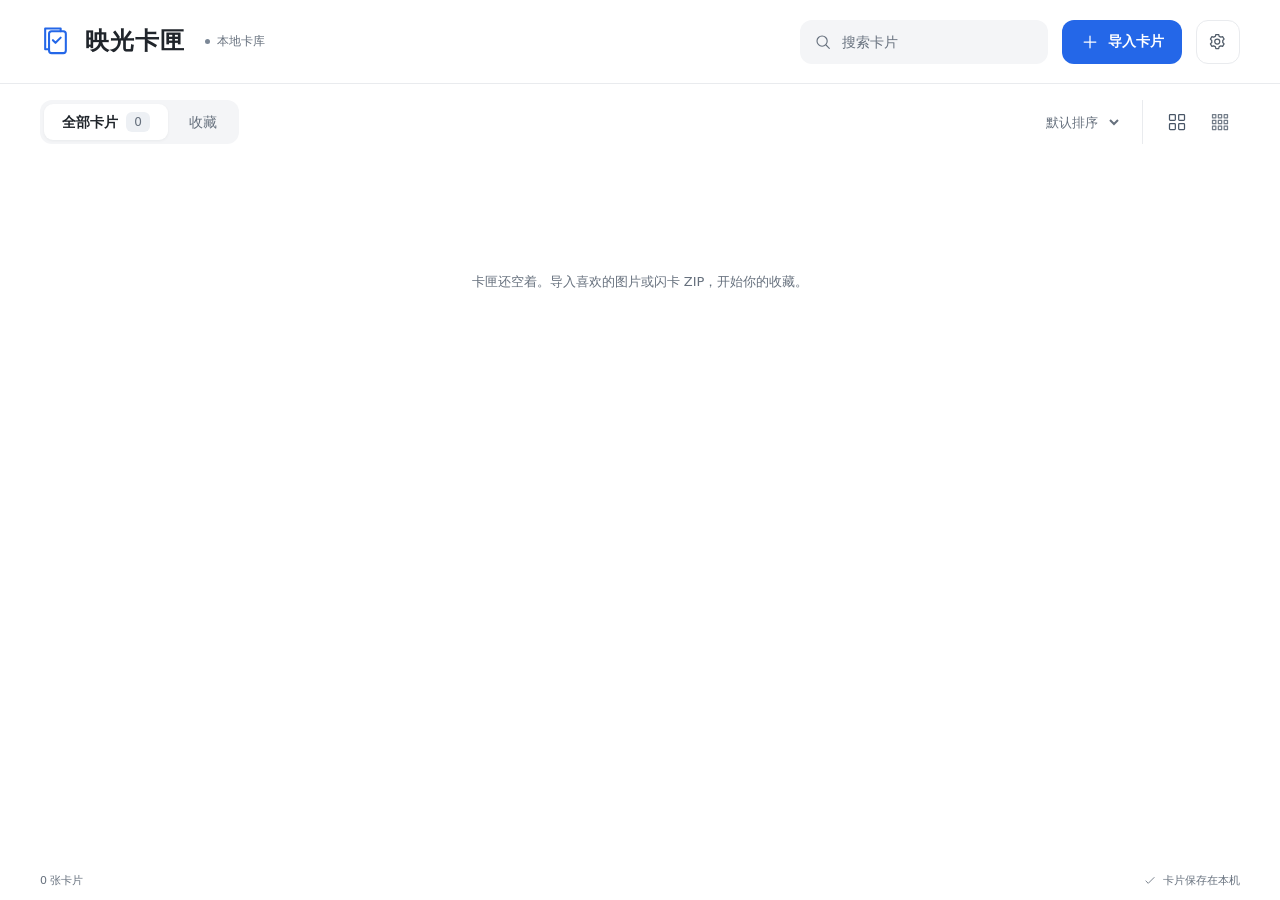
==== web/index.html @ 8228b315 "chore: prepare RuiC card library 1.0.4 for open source" ====
<!doctype html>
<html lang="zh-CN">
<head>
  <meta charset="utf-8">
  <meta name="viewport" content="width=device-width,initial-scale=1,viewport-fit=cover">
  <meta name="theme-color" content="#ffffff">
  <meta http-equiv="Content-Security-Policy" content="default-src 'self'; script-src 'self'; style-src 'self' 'unsafe-inline'; img-src 'self' blob: data:; connect-src 'self' blob:; frame-src 'self'; object-src 'none'; base-uri 'self'">
  <title>映光卡匣 · 私人闪卡收藏馆</title>
  <link rel="icon" href="data:,">
  <link rel="stylesheet" href="./styles.css">
  <link rel="stylesheet" href="./preview.css">
  <script type="module" src="./app.js"></script>
  <script type="module" src="./library-ui.js"></script>
</head>
<body>
  <header class="app-header">
    <a class="brand" href="./index.html" aria-label="映光卡匣首页"><span class="brand-symbol" data-icon="cards" aria-hidden="true"></span><span>映光卡匣</span></a>
    <span class="offline-indicator"><span aria-hidden="true"></span>本地卡库</span>
    <div class="header-actions"><label class="search-field"><span data-icon="search" aria-hidden="true"></span><input id="search" type="search" placeholder="搜索卡片" aria-label="搜索卡片名称与描述" autocomplete="off"></label><button id="import" class="primary-button"><span data-icon="plus" aria-hidden="true"></span>导入卡片</button><button id="settings-open" class="icon-button settings-button" aria-label="打开观赏设置" aria-haspopup="dialog" aria-controls="settings-dialog" aria-expanded="false" title="观赏设置"><span data-icon="settings" aria-hidden="true"></span></button></div>
  </header>
  <main class="workspace" data-view="library">
    <section class="library" aria-labelledby="library-heading">
      <h1 id="library-heading" class="sr-only">我的卡片</h1>
      <div class="album-toolbar"><div class="library-filters"><div class="segmented" role="group" aria-label="卡片筛选"><button id="filter-all" aria-pressed="true">全部卡片 <span id="total-count" class="count-pill">0</span></button><button id="filter-favorites" aria-pressed="false">收藏</button></div><label class="sort-label"><span class="sr-only">排序方式</span><select id="sort"><option value="default">默认排序</option><option value="name">按名称</option><option value="newest">最新导入</option></select></label></div><div class="density-controls" role="group" aria-label="卡片网格密度"><button id="density-regular" aria-label="标准网格" aria-pressed="true" title="标准网格"><span data-icon="grid" aria-hidden="true"></span></button><button id="density-compact" aria-label="紧凑网格" aria-pressed="false" title="紧凑网格"><span data-icon="dense" aria-hidden="true"></span></button></div></div>
      <div id="card-list" class="card-list" aria-label="卡片列表" aria-busy="true"><p class="list-placeholder">正在打开卡匣…</p></div>
      <footer class="album-footer"><span id="shown-count">0 张卡片</span><span><span data-icon="check" aria-hidden="true"></span>卡片保存在本机</span></footer>
    </section>
    <section class="gallery" aria-labelledby="active-title">
      <div class="gallery-topline"><div class="gallery-location"><button id="back-library" class="back-library"><span data-icon="left" aria-hidden="true"></span>返回卡库</button><span id="active-edition">PERSONAL COLLECTION</span></div><div class="gallery-mode"><span id="render-status" class="render-status" role="status">准备展台</span><button id="layers-toggle" class="layer-toggle" aria-pressed="false" disabled><span data-icon="layers" aria-hidden="true"></span><span id="layers-label">分层展示</span></button></div><button id="exit-fullscreen" class="icon-button exit-fullscreen" aria-label="退出全屏" title="退出全屏"><span data-icon="minimize" aria-hidden="true"></span></button></div>
      <div id="display" class="display"><div class="stage-empty" role="status"><span class="empty-symbol" aria-hidden="true">✦</span><p>把喜欢的画面，收入卡匣。</p></div></div>
      <div class="artwork-caption"><div class="title-row"><h2 id="active-title">映光卡匣</h2><button id="rename" class="icon-button small" aria-label="编辑卡片名称" title="编辑名称" disabled><span data-icon="edit" aria-hidden="true"></span></button><button id="favorite" class="icon-button small favorite-action" aria-label="收藏当前卡片" aria-pressed="false" title="收藏" disabled><span data-icon="heart" aria-hidden="true"></span></button></div><div class="artwork-subline"><p id="active-subtitle">为你的画面留一束光。</p><span id="card-kind" class="kind-badge">私人典藏</span></div></div>
      <div class="gallery-toolbar"><div class="navigation"><button id="previous" class="icon-button" aria-label="上一张卡片" title="上一张"><span data-icon="left" aria-hidden="true"></span></button><span id="position" aria-live="polite">00 / 00</span><button id="next" class="icon-button" aria-label="下一张卡片" title="下一张"><span data-icon="right" aria-hidden="true"></span></button></div><div class="view-actions"><button id="auto" class="text-button" aria-pressed="false"><span data-icon="play" aria-hidden="true"></span><span id="auto-label">自动转动</span></button><button id="flip" class="text-button" aria-pressed="false"><span data-icon="flip" aria-hidden="true"></span><span id="flip-label">翻至背面</span></button><button id="fullscreen" class="icon-button" aria-label="全屏观赏" title="全屏观赏"><span data-icon="maximize" aria-hidden="true"></span></button></div></div>
      <button id="commit-preview" class="primary-button commit-preview" hidden>收入卡库</button>
      <p class="gesture-note">拖动观赏光影 · 滚轮缩放 · 左右方向键切卡</p>
    </section>
    <aside class="tuning" aria-labelledby="tuning-heading">
      <div class="section-heading"><h2 id="tuning-heading">光影调校</h2><span id="save-status" class="saved-label" role="status">自动保存</span></div>
      <p class="panel-intro">一点微调，让画面更合心意。</p>
      <div id="layer-controls" class="layer-controls" hidden><label class="range-row" for="layer-gap"><span>层间距</span><output id="layer-gap-value" for="layer-gap">1.00</output><input id="layer-gap" type="range" min="0.25" max="2" step="0.05" value="1"></label><p>背景、人物、线稿与文字，逐层看清。拖动可旋转查看，轻点「合回卡片」恢复。</p></div>
      <fieldset id="parameters" class="parameter-fields" disabled>
        <legend class="sr-only">当前卡片参数</legend>
        <label class="range-row" for="foil"><span>光泽强度</span><output id="foil-value" for="foil">52%</output><input id="foil" data-parameter="foil" type="range" min="0" max="1" step="0.01" value="0.52"></label>
        <div class="parameter-divider"></div>
        <label class="range-row" for="subjectScale"><span>主体比例</span><output id="subjectScale-value" for="subjectScale">1.00</output><input id="subjectScale" data-parameter="subjectScale" type="range" min="0.92" max="1.35" step="0.01" value="1"></label>
        <label class="range-row" for="subjectDepth"><span>主体景深</span><output id="subjectDepth-value" for="subjectDepth">0.32</output><input id="subjectDepth" data-parameter="subjectDepth" type="range" min="-0.45" max="0.9" step="0.01" value="0.32"></label>
        <label class="range-row" for="backgroundDepth"><span>底纹景深</span><output id="backgroundDepth-value" for="backgroundDepth">−0.18</output><input id="backgroundDepth" data-parameter="backgroundDepth" type="range" min="-0.4" max="0.4" step="0.01" value="-0.18"></label>
        <label class="range-row" for="effectsDepth"><span>特效景深</span><output id="effectsDepth-value" for="effectsDepth">0.14</output><input id="effectsDepth" data-parameter="effectsDepth" type="range" min="-0.3" max="0.9" step="0.01" value="0.14"></label>
        <div class="parameter-divider"></div>
        <div class="finish-heading">卡面材质</div><div class="finish-options" role="group" aria-label="选择卡面材质"><button data-finish="pearl" aria-pressed="true"><i class="finish-sample pearl" aria-hidden="true"></i>珠光</button><button data-finish="silver" aria-pressed="false"><i class="finish-sample silver" aria-hidden="true"></i>银箔</button><button data-finish="gold" aria-pressed="false"><i class="finish-sample gold" aria-hidden="true"></i>烫金</button><button data-finish="original" aria-pressed="false"><i class="finish-sample original" aria-hidden="true"></i>原画</button></div>
      </fieldset>
      <button id="reset" class="reset-button" disabled><span data-icon="reset" aria-hidden="true"></span>恢复这张卡的默认参数</button>
      <div class="card-details"><span class="eyebrow">关于这张卡</span><p id="active-description">收藏、观赏与微调，都留在你的设备里。</p><p id="layer-note" class="layer-note">选择卡片后，拖动查看光影与层次。</p><button id="delete" class="delete-button" hidden><span data-icon="trash" aria-hidden="true"></span>删除导入的卡片</button></div>
      <div class="panel-footer"><span class="footer-mark">映光</span><span>YOUR OWN LITTLE GALLERY</span></div>
    </aside>
  </main>
  <dialog id="settings-dialog" class="settings-dialog" aria-labelledby="settings-heading" aria-describedby="settings-description">
    <div class="settings-topline"><span class="eyebrow">设置</span><button id="settings-close" class="icon-button" aria-label="关闭观赏设置" title="关闭"><span data-icon="close" aria-hidden="true"></span></button></div>
    <h2 id="settings-heading">观赏设置</h2><p id="settings-description">调整拖动旋转的速度，让每张卡片都转得顺手。</p>
    <p id="settings-save-error" class="settings-save-error" role="alert" hidden>本机存储失败，刚才的设置尚未保存。请先备份卡匣，再清理设备存储。</p>
    <label class="range-row settings-range" for="rotation-sensitivity"><span>拖动旋转灵敏度</span><output id="rotation-sensitivity-value" for="rotation-sensitivity">1.00×</output><input id="rotation-sensitivity" type="range" min="0.25" max="2" step="0.05" value="1" aria-describedby="rotation-sensitivity-note"></label>
    <div class="settings-range-ends" aria-hidden="true"><span>慢 · 0.25×</span><span>快 · 2.00×</span></div><p id="rotation-sensitivity-note" class="settings-note">适用于所有卡片，自动保存，并随卡匣备份保留。</p>
    <div class="settings-footer"><button id="settings-reset" class="subtle-button"><span data-icon="reset" aria-hidden="true"></span>恢复默认灵敏度</button><span>默认 1.00×</span></div>
    <div class="settings-backup"><button id="backup" class="subtle-button"><span data-icon="download" aria-hidden="true"></span>备份卡匣与参数</button><p>保存收藏、导入卡片和微调参数，方便迁移到其他设备。</p></div>
  </dialog>
  <dialog id="rename-dialog" aria-labelledby="rename-heading"><form id="rename-form"><span class="eyebrow">PERSONAL COLLECTION</span><h2 id="rename-heading">为这张卡命名</h2><label for="name-input">卡片名称</label><input id="name-input" type="text" maxlength="60" required autocomplete="off"><div class="dialog-actions"><button type="button" data-close="rename-dialog" class="subtle-button">取消</button><button type="submit" class="primary-button">保存名称</button></div></form></dialog>
  <dialog id="delete-dialog" aria-labelledby="delete-heading"><span class="eyebrow">管理卡匣</span><h2 id="delete-heading">删除这张卡片？</h2><p id="delete-message">此卡片与它的调校参数会从卡匣移除。原始导入文件不受影响。</p><div class="dialog-actions"><button data-close="delete-dialog" class="subtle-button">保留</button><button id="confirm-delete" class="danger-button">删除卡片</button></div></dialog>
  <dialog id="downloads-dialog" class="downloads-dialog" aria-labelledby="downloads-heading" aria-describedby="downloads-description">
    <div class="downloads-header"><div><span class="eyebrow">收入本机卡匣</span><h2 id="downloads-heading">下载的卡片</h2></div><button id="downloads-close" class="icon-button" aria-label="关闭下载卡片窗口" title="关闭"><span data-icon="close" aria-hidden="true"></span></button></div>
    <p id="downloads-description" class="downloads-description">合集 ZIP 可直接导入，无需解压。</p>
    <div class="downloads-content">
    <div id="downloads-status" class="downloads-status" role="status" aria-live="polite"><strong id="downloads-status-title">正在扫描下载目录…</strong><p id="downloads-message"></p></div>
    <div id="downloads-permission-note" class="downloads-permission" hidden><p>一次授权，之后直接扫描。</p><p>Android 11 及以上需开启“所有文件访问权限”，应用仅扫描下载目录，不上传文件。</p></div>
    <button id="downloads-access" class="primary-button downloads-access" hidden>允许扫描下载目录</button>
    <p id="downloads-result" class="downloads-result" role="status" hidden></p>
    <p id="downloads-limit" class="downloads-limit" role="status" hidden>每次最多导入50个文件，可分批导入</p>
    <div id="downloads-results" class="downloads-results" hidden><div class="downloads-list-toolbar"><label class="downloads-select-all"><input id="downloads-all" type="checkbox">全选未导入</label><span id="downloads-selection">已选 0 / 0 个文件</span></div><div id="downloads-list" class="downloads-list" role="group" aria-label="下载目录中的卡片文件"></div></div>
    <p id="downloads-truncated" class="downloads-truncated" hidden>文件较多，本次仅显示部分结果。导入后可刷新继续，或手动选择文件。</p>
    </div>
    <div class="downloads-footer"><div class="downloads-secondary"><button id="downloads-manual" class="subtle-button">手动选择文件</button><button id="downloads-refresh" class="subtle-button"><span data-icon="reset" aria-hidden="true"></span>刷新</button></div><button id="downloads-import" class="primary-button" disabled>导入所选</button></div>
  </dialog>
  <input id="file-input" type="file" accept="image/png,image/jpeg,image/webp,image/gif" multiple hidden>
  <div id="toast" class="toast" role="status" hidden></div>
</body>
</html>
---- web/styles.css ----
:root{color-scheme:light;--bg:#fff;--surface:#f4f5f7;--surface-raised:#eef2f7;--border:#e9ebee;--text:#20252b;--muted:#66707d;--faint:#737d89;--accent:#2467e8;--gold:var(--accent);--gold-deep:#2467e8;--ink:#fff;--radius:12px;--app-header-height:84px;--sans:"Segoe UI","Microsoft YaHei UI","PingFang SC",system-ui,sans-serif;--serif:var(--sans)}
*{box-sizing:border-box}html,body{margin:0;min-width:320px;height:100%;background:var(--bg);color:var(--text);font:14px/1.6 var(--sans);-webkit-font-smoothing:antialiased}body{height:100dvh;overflow:hidden}button,input,select{font:inherit;-webkit-tap-highlight-color:transparent;touch-action:manipulation}button{min-height:44px;border:0;color:inherit;background:transparent;cursor:pointer}button:disabled{opacity:.4;cursor:default}button:hover:enabled{color:var(--accent)}button svg,span[data-icon] svg{width:20px;height:20px;display:block;flex:none}button:focus-visible,a:focus-visible,input:focus-visible,select:focus-visible{outline:2px solid var(--accent);outline-offset:3px}input,select{color:var(--text)}a{color:inherit;text-decoration:none}h1,h2,p{margin:0}[hidden]{display:none!important}.sr-only{position:absolute;width:1px;height:1px;margin:-1px;padding:0;overflow:hidden;clip:rect(0,0,0,0);white-space:nowrap;border:0}
.app-header{height:var(--app-header-height);padding:0 40px;border-bottom:1px solid var(--border);display:flex;align-items:center;gap:20px}.brand{display:flex;align-items:center;gap:14px;font-size:24px;font-weight:600;letter-spacing:1px;white-space:nowrap}.brand-symbol{display:block;color:var(--accent)}.brand-symbol svg{width:31px!important;height:31px!important;stroke-width:1.6}.offline-indicator{font-size:12px;color:var(--muted);display:flex;align-items:center;gap:7px;white-space:nowrap}.offline-indicator>span{width:5px;height:5px;background:#7b8796;border-radius:50%}.header-actions{margin-left:auto;display:flex;align-items:center;gap:14px}.search-field{height:44px;width:248px;display:flex;align-items:center;gap:10px;border-radius:var(--radius);padding:0 14px;background:var(--surface);color:var(--muted)}.search-field svg{width:18px!important;height:18px!important}.search-field input{width:100%;min-width:0;height:44px;border:0;background:transparent;padding:0;font-size:14px;outline-offset:2px}.search-field input::placeholder{color:var(--muted)}
.primary-button,.danger-button{min-height:44px;padding:10px 18px;border-radius:var(--radius);display:inline-flex;align-items:center;justify-content:center;gap:8px;background:var(--accent);color:#fff;font-size:14px;font-weight:600;white-space:nowrap}.primary-button:hover:enabled{background:#1858d5;color:#fff}.primary-button svg{width:20px;height:20px}.icon-button{width:44px;height:44px;flex:none;border-radius:var(--radius);display:inline-flex;align-items:center;justify-content:center;color:var(--muted)}.settings-button{border:1px solid var(--border);color:#515c69}.icon-button:hover:enabled{background:var(--surface)}.icon-button.small{width:36px}.subtle-button{display:inline-flex;align-items:center;justify-content:center;gap:8px;min-height:44px;font-size:13px;color:var(--muted);padding:8px 12px;border-radius:8px}.subtle-button svg{width:17px;height:17px}
.workspace{height:calc(100dvh - var(--app-header-height));min-height:0;max-width:2200px;margin:auto}.workspace[data-view="library"]{display:block}.workspace[data-view="library"] .gallery,.workspace[data-view="library"] .tuning{display:none}.workspace[data-view="preview"] .library{display:none}.library{height:100%;min-height:0;padding:0 40px;display:flex;flex-direction:column}.album-toolbar{height:76px;min-height:76px;display:flex;align-items:center;gap:20px}.library-filters{display:flex;align-items:center;flex:1;gap:22px}.segmented{display:flex;align-items:center;gap:3px;padding:4px;height:44px;background:var(--surface);border-radius:var(--radius)}.segmented button{position:relative;display:flex;align-items:center;gap:8px;padding:0 18px;min-height:36px;border-radius:9px;font-size:14px;color:var(--muted);white-space:nowrap}.segmented [aria-pressed="true"]{color:var(--text);background:#fff;font-weight:600;box-shadow:0 1px 3px #1c27300d}.count-pill{min-width:24px;font:12px/20px var(--sans);text-align:center;padding:0 6px;color:var(--muted);background:#edf0f4;border-radius:6px}.sort-label{margin-left:auto}.sort-label select{min-height:44px;max-width:150px;padding:0 8px;border:0;background:var(--bg);color:var(--muted);font-size:13px;border-radius:8px;cursor:pointer}.density-controls{display:flex;align-items:center;gap:3px;padding-left:14px;border-left:1px solid var(--border)}.density-controls button{color:var(--faint);width:40px;min-height:44px;display:grid;place-items:center;border-radius:8px}.density-controls button[aria-pressed="true"]{color:#485566}
.card-list{display:grid;grid-template-columns:repeat(6,minmax(0,1fr));grid-auto-rows:max-content;align-content:start;gap:24px 20px;flex:1;min-height:0;overflow:auto;padding:2px 4px 24px;margin:0 -4px;scroll-padding:12px;scrollbar-width:thin;scrollbar-color:#d1d7e0 transparent;overscroll-behavior:contain}.library[data-density="compact"] .card-list{grid-template-columns:repeat(8,minmax(0,1fr));gap:20px 16px}.card-item{position:relative;width:auto;min-width:0;border:0;background:transparent;border-radius:var(--radius)}.card-select{display:block;width:100%;padding:0;text-align:left;border-radius:var(--radius)}.card-select:focus-visible{outline-offset:2px}.thumbnail{display:block;width:100%;height:auto;aspect-ratio:2/3;object-fit:cover;background:var(--surface);border-radius:var(--radius)}.card-summary{position:relative;display:flex;flex-direction:column;gap:3px;padding:12px 27px 0 2px}.card-summary strong{display:block;font-size:16px;font-weight:600;line-height:1.5;white-space:nowrap;overflow:hidden;text-overflow:ellipsis}.card-summary small{display:block;font-size:12px;line-height:1.5;color:var(--muted);white-space:nowrap;overflow:hidden;text-overflow:ellipsis}.card-number{position:absolute;right:2px;top:15px;font-size:11px;line-height:1.5;color:var(--faint);font-variant-numeric:tabular-nums}.card-star{position:absolute;right:8px;top:8px;width:38px;height:38px;min-height:38px;display:grid;place-items:center;border-radius:50%;color:#fff;background:#1c283c40;backdrop-filter:blur(8px)}.card-star svg{width:18px;height:18px;stroke-width:1.8}.card-star:hover:enabled{background:#1c283c70;color:#fff}.card-star[aria-pressed="true"] svg,.favorite-action[aria-pressed="true"] svg{fill:currentColor}.favorite-action[aria-pressed="true"]{color:var(--accent)}.card-list>.list-placeholder{grid-column:1/-1;min-height:240px;display:grid;place-content:center}.list-placeholder{padding:36px 16px;text-align:center;color:var(--muted);font-size:13px}.album-footer{height:38px;min-height:38px;display:flex;align-items:center;justify-content:space-between;color:var(--muted);font-size:11px}.album-footer span{display:flex;align-items:center;gap:6px}.album-footer svg{width:14px!important;height:14px!important}
.gallery{position:relative;min-width:0;min-height:0;display:flex;flex-direction:column;background:#f7f8fa}.gallery-topline,.gallery-location,.gallery-mode,.view-actions,.navigation,.title-row,.artwork-subline{display:flex;align-items:center}.gallery-topline{justify-content:space-between;gap:12px;color:var(--muted)}.gallery-location,.gallery-mode{gap:12px}.back-library,.layer-toggle,.text-button{display:inline-flex;align-items:center;justify-content:center;gap:7px;min-height:44px;padding:0 12px;color:var(--muted);font-size:13px;border-radius:10px;white-space:nowrap}.layer-toggle{border:1px solid var(--border)}.layer-toggle[aria-pressed="true"],.text-button[aria-pressed="true"]{color:var(--accent);background:#edf3ff}.render-status{color:var(--muted);font-size:11px}.display{position:relative;min-height:120px;display:grid;place-items:center;flex:1;isolation:isolate}.display iframe{position:absolute;inset:0;width:100%;height:100%;display:block;border:0;background:#f7f8fa}.stage-empty,.stage-error{display:grid;place-items:center;padding:24px;text-align:center;color:var(--muted)}.empty-symbol{font-size:40px;color:var(--accent)}.stage-error button{color:var(--accent);border:1px solid var(--border);padding:0 16px;border-radius:8px;margin-top:16px}.artwork-caption{text-align:center}.title-row{justify-content:center;gap:8px}.title-row h2{font-size:22px;font-weight:600;letter-spacing:.3px}.artwork-subline{justify-content:center;gap:10px;color:var(--muted);font-size:12px}.kind-badge{font-size:10px;padding:2px 6px;background:var(--surface);border-radius:5px}.gallery-toolbar{display:flex;align-items:center;justify-content:space-between;gap:12px}.navigation,.view-actions{gap:6px}.navigation>span{min-width:62px;text-align:center;font-size:12px;color:var(--muted);font-variant-numeric:tabular-nums}.gesture-note{font-size:11px;color:var(--muted);text-align:center}.exit-fullscreen{display:none}
.tuning{background:var(--bg);padding:24px;color:var(--text)}.section-heading{display:flex;align-items:center;justify-content:space-between;gap:12px}.section-heading h2{font-size:20px;font-weight:600}.saved-label{color:var(--muted);font-size:11px}.panel-intro{font-size:12px;color:var(--muted);margin:8px 0 24px}.parameter-fields{border:0;margin:0;padding:0;min-width:0}.range-row{display:grid;grid-template-columns:1fr auto;gap:6px 12px;margin-bottom:16px;color:var(--muted);font-size:12px}.range-row output{color:var(--text);font-variant-numeric:tabular-nums}input[type="range"]{grid-column:1/-1;margin:0;height:30px;width:100%;appearance:none;-webkit-appearance:none;background:transparent;border:0;padding:0;cursor:pointer;accent-color:var(--accent)}input[type="range"]::-webkit-slider-runnable-track{height:4px;border-radius:4px;background:linear-gradient(to right,var(--accent) var(--range,50%),#e2e7ef var(--range,50%))}input[type="range"]::-webkit-slider-thumb{appearance:none;-webkit-appearance:none;width:16px;height:16px;border-radius:50%;background:var(--accent);margin-top:-6px;border:2px solid #fff;box-shadow:0 0 0 1px var(--accent)}input[type="range"]::-moz-range-track{height:4px;border-radius:4px;background:#e2e7ef}input[type="range"]::-moz-range-progress{height:4px;background:var(--accent)}input[type="range"]::-moz-range-thumb{width:14px;height:14px;border:2px solid #fff;border-radius:50%;background:var(--accent)}input[type="range"]:disabled{opacity:.4;cursor:default}.parameter-divider{border-top:1px solid var(--border);margin:4px 0 20px}.finish-heading{color:var(--muted);font-size:12px;margin-bottom:12px}.finish-options{display:grid;grid-template-columns:1fr 1fr;gap:8px}.finish-options button{display:flex;align-items:center;justify-content:center;gap:8px;border:1px solid var(--border);border-radius:9px;font-size:12px;color:var(--muted)}.finish-options [aria-pressed="true"]{border-color:#9dbbf7;color:var(--accent);background:#f0f5ff}.finish-sample{display:block;width:15px;height:15px;border-radius:50%;border:1px solid #ccd3de}.finish-sample.pearl{background:linear-gradient(135deg,#e8d9f2,#f9ebce,#cce9ef)}.finish-sample.silver{background:linear-gradient(135deg,#bdc5d1,#fff,#c6ced9)}.finish-sample.gold{background:linear-gradient(135deg,#d6b359,#fbefbe,#c1a34e)}.finish-sample.original{background:#f4f5f7}.reset-button{display:flex;justify-content:center;align-items:center;gap:8px;margin:20px 0;font-size:12px;color:var(--accent);width:100%}.reset-button svg{width:16px;height:16px}.card-details{border-top:1px solid var(--border);padding-top:18px}.eyebrow{color:var(--muted);font-size:11px}.card-details p{color:var(--muted);font-size:12px;line-height:1.9;margin-top:8px;overflow-wrap:anywhere}.card-details .layer-note{font-size:11px}.delete-button{display:flex;align-items:center;gap:8px;color:#b34040;font-size:12px;padding:0;margin-top:8px}.delete-button svg{width:16px;height:16px}.panel-footer{display:none}.layer-controls{padding:12px 16px;background:#edf3ff;border:1px solid #d8e5ff;border-radius:10px;margin-bottom:20px}.layer-controls p{font-size:11px;color:var(--muted)}.layer-controls .range-row{margin-bottom:4px}.layer-controls.compact{flex:none;margin:4px auto;width:min(360px,100%);padding:6px 14px 2px}.layer-controls.compact p{display:none}
.image-stage{position:relative;display:grid;place-items:center;width:100%;height:100%;perspective:1300px;touch-action:none;overflow:hidden}.single-card{position:relative;height:min(90%,860px);aspect-ratio:2/3;max-width:82%;transform-style:preserve-3d;transition:transform .15s ease-out;box-shadow:0 20px 40px #29364a24;border-radius:8px}.single-face{position:absolute;inset:0;backface-visibility:hidden;-webkit-backface-visibility:hidden;overflow:hidden;border-radius:8px;background:var(--surface-raised)}.single-face img{width:100%;height:100%;object-fit:contain;display:block;transform:scale(var(--image-scale,1))}.single-back{transform:rotateY(180deg);display:flex;flex-direction:column;align-items:center;justify-content:center;gap:24px;background:#e9effa;color:#416797;border:1px solid #d4dff0}.single-back::before{position:absolute;content:"";inset:16px;border:1px solid #c0cfe7}.single-back strong{font:600 34px var(--sans);letter-spacing:8px}.single-back span{font-size:12px;max-width:75%;text-align:center}.image-sheen{pointer-events:none;position:absolute;inset:0;opacity:var(--foil,.52)}.single-card[data-finish="original"] .image-sheen,.single-card[data-finish="original"] .image-reflection{display:none}
.toast{pointer-events:none;position:fixed;bottom:max(24px,env(safe-area-inset-bottom));left:50%;transform:translateX(-50%);padding:12px 20px;max-width:min(90vw,480px);background:#26354b;color:#fff;border-radius:10px;box-shadow:0 8px 24px #26354b22;font-size:12px;z-index:100;white-space:pre-line}dialog{background:#fff;color:var(--text);border:1px solid var(--border);border-radius:16px;max-width:min(440px,calc(100vw - 32px));max-height:calc(100dvh - 32px);overflow:auto;padding:28px;box-shadow:0 24px 80px #26354b29}dialog::backdrop{background:#25334b4d;backdrop-filter:blur(4px)}dialog h2{font:600 24px/1.5 var(--sans);margin:8px 0 20px}dialog p{font-size:12px;color:var(--muted);line-height:1.8}dialog label{display:block;font-size:12px;color:var(--muted);margin-bottom:8px}dialog input:not([type="range"]){width:100%;height:44px;border:1px solid var(--border);border-radius:8px;background:var(--surface);padding:0 12px}.dialog-actions{display:flex;justify-content:flex-end;gap:12px;margin-top:24px}.danger-button{background:#bd4141}.danger-button:hover:enabled{background:#a53333;color:#fff}
.settings-dialog{width:min(460px,calc(100vw - 32px));max-width:none;padding:24px 28px}.settings-topline{display:flex;align-items:center;justify-content:space-between;gap:16px;margin-top:-8px}.settings-topline .icon-button{margin-right:-12px}.settings-dialog h2{margin:4px 0 8px;font-size:24px}.settings-save-error{margin-top:16px;padding:10px 12px;border:1px solid #e2b1a3;border-radius:8px;background:#fff1ec;color:#9f4034}.settings-dialog .settings-range{display:grid;margin:24px 0 0;gap:8px;font-size:13px}.settings-range output{font-size:16px}.settings-dialog input[type="range"]{min-height:44px}.settings-range-ends{display:flex;justify-content:space-between;color:var(--muted);font-size:11px;margin-bottom:16px}.settings-note{padding:0 0 20px;border-bottom:1px solid var(--border)}.settings-footer{display:flex;align-items:center;justify-content:space-between;gap:12px;padding-top:12px}.settings-footer .subtle-button{padding:0 4px;color:var(--accent);font-size:12px}.settings-footer>span{color:var(--muted);font-size:11px;white-space:nowrap}.settings-backup{border-top:1px solid var(--border);margin-top:16px;padding-top:16px}.settings-backup .subtle-button{width:100%;justify-content:flex-start;background:var(--surface);padding:10px 14px;color:var(--text)}.settings-backup p{font-size:11px;margin-top:8px}
@media(min-width:1900px){.app-header{padding:0 48px}.library{padding:0 48px}}
@media(max-width:1439px){.card-list{grid-template-columns:repeat(5,minmax(0,1fr))}.library[data-density="compact"] .card-list{grid-template-columns:repeat(7,minmax(0,1fr))}}
@media(max-width:1199px){.card-list{grid-template-columns:repeat(4,minmax(0,1fr))}.library[data-density="compact"] .card-list{grid-template-columns:repeat(6,minmax(0,1fr))}.app-header{padding:0 28px}.library{padding:0 28px}}
@media(max-width:900px){.offline-indicator{display:none}.search-field{width:200px}.brand{font-size:22px;gap:10px}.card-list{grid-template-columns:repeat(3,minmax(0,1fr));gap:20px 16px}.library[data-density="compact"] .card-list{grid-template-columns:repeat(4,minmax(0,1fr))}}
@media(max-width:650px){:root{--app-header-height:136px}.app-header{flex-wrap:wrap;height:var(--app-header-height);padding:14px 16px;align-content:flex-start;gap:12px}.brand{height:44px;font-size:22px}.header-actions{display:contents}.settings-button{margin-left:auto;order:1}.search-field{order:2;flex:1;width:auto;min-width:0}.header-actions .primary-button{order:3;font-size:13px;padding:10px 14px}.library{padding:0 16px}.album-toolbar{height:68px;min-height:68px;gap:8px}.library-filters{gap:6px}.segmented button{padding:0 12px;font-size:13px}.sort-label select{max-width:100px;font-size:12px;padding:0 2px}.density-controls{display:none}.card-list{grid-template-columns:repeat(2,minmax(0,1fr));gap:20px 14px}.library[data-density="compact"] .card-list{grid-template-columns:repeat(3,minmax(0,1fr))}.card-summary{padding-top:10px}.card-summary strong{font-size:14px}.card-summary small{font-size:11px}.card-number{top:12px}.album-footer{font-size:10px}.settings-dialog{padding:20px}}
@media(max-width:370px){.app-header{padding:14px 12px;gap:12px 8px}.library{padding:0 12px}.brand{font-size:20px}.brand-symbol svg{width:27px!important}.card-list{gap:18px 12px}.segmented button{padding:0 9px}.count-pill{min-width:20px;padding:0 4px}.card-star{right:6px;top:6px;width:36px;height:36px}}
@media(max-width:650px){.app-header{display:grid;grid-template-columns:minmax(0,1fr) auto;grid-template-rows:44px 44px;gap:12px}.brand{grid-column:1;grid-row:1}.settings-button{grid-column:2;grid-row:1;justify-self:end;margin:0}.search-field{grid-column:1;grid-row:2;width:100%;min-width:0;flex:none}.header-actions .primary-button{grid-column:2;grid-row:2}}
@media(max-width:370px){.app-header{gap:12px 8px}}
.downloads-dialog{width:min(620px,calc(100vw - 32px));max-width:none;padding:24px;overflow:hidden;gap:16px}.downloads-dialog[open]{display:flex;flex-direction:column}.downloads-header{display:flex;justify-content:space-between;align-items:flex-start;gap:16px;flex:none}.downloads-header h2{font-size:24px;margin:0}.downloads-header .icon-button{margin:-8px -8px 0 0}.downloads-description{flex:none;margin-top:-8px}.downloads-content{display:flex;flex-direction:column;gap:16px;min-height:0;overflow:auto;overscroll-behavior:contain;scrollbar-width:thin}.downloads-status{padding:12px 16px;border:1px solid var(--border);border-radius:var(--radius);background:var(--surface);flex:none;overflow-wrap:anywhere}.downloads-status strong{font-size:14px;font-weight:600}.downloads-status p{margin-top:4px}.downloads-status[data-state="error"]{border-color:#e5c5bd;background:#fff8f5}.downloads-permission{flex:none}.downloads-permission p+p{margin-top:4px}.downloads-access{align-self:flex-start;flex:none}.downloads-result{padding:10px 12px;border-left:3px solid var(--accent);background:#f0f5ff;flex:none;overflow-wrap:anywhere}.downloads-results{display:flex;flex-direction:column;min-height:100px;flex:none}.downloads-list-toolbar{display:flex;justify-content:space-between;align-items:center;gap:12px;padding-bottom:8px;flex:none}.downloads-dialog label.downloads-select-all{display:flex;align-items:center;gap:8px;min-height:44px;font-size:13px;margin:0;color:var(--text)}.downloads-list-toolbar>span{color:var(--muted);font-size:12px;white-space:nowrap}.downloads-dialog input[type="checkbox"]{appearance:auto;flex:none;accent-color:var(--accent);width:18px;height:18px;margin:0;padding:0}.downloads-list{max-height:320px;overflow:auto;overscroll-behavior:contain;scrollbar-width:thin;min-height:0}.downloads-dialog .download-file{display:flex;align-items:center;gap:12px;min-height:72px;margin:0;padding:12px 4px;border-top:1px solid var(--border);cursor:pointer;color:var(--text)}.download-file.is-imported{cursor:default}.downloads-dialog label.download-choice{display:flex;align-items:center;gap:12px;flex:1;min-width:0;min-height:44px;cursor:pointer;margin:0}.download-preview{flex:none;color:var(--accent);padding:0 8px;border-radius:8px;font-size:12px}.commit-preview{flex:none;align-self:center;min-width:140px;margin-top:8px}.preview-screen.temporary-preview .kind-badge{display:inline-flex;margin-left:8px}.temporary-preview #rename,.temporary-preview #favorite{display:none}.temporary-preview .toast{bottom:auto;top:max(76px,calc(env(safe-area-inset-top) + 64px))}.download-file-details{display:flex;flex:1;min-width:0;flex-direction:column;gap:2px}.download-file-name{font-size:14px;overflow-wrap:anywhere;line-height:1.5}.download-file-meta{font-size:12px;color:var(--muted)}.download-imported{flex:none;color:var(--muted);font-size:11px;padding:2px 6px;border-radius:6px;background:var(--surface)}.downloads-limit{flex:none;color:var(--accent);background:#f0f5ff;border-radius:8px;padding:8px 12px}.downloads-truncated{flex:none}.downloads-footer{display:flex;align-items:center;justify-content:space-between;gap:12px;border-top:1px solid var(--border);padding-top:16px;flex:none}.downloads-secondary{display:flex;gap:4px}.downloads-secondary .subtle-button{padding:8px;color:var(--accent)}.downloads-dialog button:disabled{opacity:.5}.downloads-dialog :focus-visible{outline-offset:2px}
@media(max-width:650px){.downloads-dialog{padding:20px;gap:12px}.downloads-header h2{font-size:22px}.downloads-status{padding:12px}.downloads-footer{align-items:stretch;flex-direction:column;gap:8px;padding-top:12px}.downloads-secondary{justify-content:space-between}.downloads-list-toolbar{gap:8px}.downloads-list-toolbar>span{font-size:11px}.downloads-dialog .download-file{gap:10px}.downloads-dialog .downloads-access{width:100%}.downloads-dialog{max-height:calc(100dvh - 24px);width:calc(100vw - 24px)}}
@media(prefers-reduced-motion:reduce){*,*::before,*::after{animation-duration:.001ms!important;transition-duration:.001ms!important;scroll-behavior:auto!important}}
---- web/preview.css ----
/* The preview has its own full viewport, including when the system declines
   fullscreen. Its controls use the same white, grey and blue as the album. */
.preview-screen .app-header { display: none; }
.preview-screen .workspace[data-view="preview"] {
  position: fixed;
  inset: 0;
  width: 100%;
  height: 100dvh;
  min-height: 0;
  max-width: none;
  margin: 0;
  display: block;
  overflow: hidden;
  background: #f7f8fa;
}
.preview-screen .workspace[data-view="preview"] .gallery {
  display: flex;
  flex-direction: column;
  width: 100%;
  height: 100%;
  min-height: 0;
  max-width: none;
  margin: 0;
  padding: max(12px, env(safe-area-inset-top)) max(24px, env(safe-area-inset-right)) max(12px, env(safe-area-inset-bottom)) max(24px, env(safe-area-inset-left));
  overflow: hidden;
  background: #f7f8fa;
}
.preview-screen .gallery-topline {
  flex: none;
  height: 48px;
  min-height: 48px;
  padding: 0;
  gap: 16px;
  letter-spacing: 0;
}
.preview-screen .gallery-location { gap: 16px; min-width: 0; }
.preview-screen .gallery-location > #active-edition { display: none; }
.preview-screen .back-library {
  min-height: 44px;
  padding: 0 14px 0 10px;
  gap: 6px;
  border: 1px solid var(--border);
  border-radius: 12px;
  background: #fff;
  color: var(--text);
  font-size: 14px;
}
.preview-screen .gallery-mode { display: flex; gap: 10px; margin-left: auto; }
.preview-screen .gallery-mode .render-status { color: var(--muted); font-size: 12px; }
.preview-screen .layer-toggle,
.preview-screen .parameters-toggle {
  display: inline-flex;
  align-items: center;
  justify-content: center;
  flex: none;
  min-height: 44px;
  padding: 0 14px;
  gap: 8px;
  border: 1px solid var(--border);
  border-radius: 12px;
  background: #fff;
  color: var(--text);
  font-size: 14px;
  letter-spacing: 0;
}
.preview-screen .layer-toggle svg,
.preview-screen .parameters-toggle svg { width: 19px; height: 19px; }
.preview-screen .layer-toggle[aria-pressed="true"],
.preview-screen .parameters-toggle[aria-expanded="true"] { border-color: #b9d0fa; color: var(--accent); background: #eaf1fe; }
.preview-screen .preview-settings { flex: none; width: 44px; min-height: 44px; border: 1px solid var(--border); border-radius: 12px; background: #fff; }
.preview-screen .exit-fullscreen { display: none; }
.preview-screen .display {
  flex: 1;
  min-height: 0;
  min-width: 0;
  margin: 0;
  background: #f7f8fa;
}
.preview-screen .display iframe,
.preview-screen .image-stage { background: #f7f8fa; }
.preview-screen .single-card { height: 90%; max-width: 82%; border-radius: 8px; box-shadow: 0 12px 36px #28334a26; }
.preview-screen .single-face { border-radius: 8px; }
.preview-screen .single-back { background: #edf2fa; color: var(--accent); border-color: #b9ccec; }
.preview-screen .single-back::before { border-color: #b9ccec; }
.preview-screen .artwork-caption { flex: none; margin: 0; padding: 4px 0 8px; text-align: center; }
.preview-screen .title-row { display: flex; align-items: center; justify-content: center; gap: 4px; }
.preview-screen .title-row h2 { font: 600 22px/1.4 var(--sans); letter-spacing: 0; }
.preview-screen .title-row .icon-button { width: 44px; height: 44px; min-height: 44px; color: var(--muted); }
.preview-screen .title-row .favorite-action[aria-pressed="true"] { color: var(--accent); }
.preview-screen .artwork-subline { justify-content: center; margin: -2px 0 0; gap: 0; }
.preview-screen .artwork-subline p { color: var(--muted); font-size: 12px; }
.preview-screen .kind-badge { display: none; }
.preview-screen .gallery-toolbar {
  flex: none;
  display: flex;
  align-items: center;
  justify-content: space-between;
  min-height: 52px;
  margin: 0;
  padding: 4px 0 0;
  border: 0;
  gap: 12px;
}
.preview-screen .gallery-toolbar .icon-button { width: 44px; height: 44px; min-height: 44px; border: 1px solid var(--border); border-radius: 12px; background: #fff; color: var(--text); }
.preview-screen .navigation { display: flex; align-items: center; gap: 8px; }
.preview-screen .navigation > span { min-width: 64px; color: var(--muted); font-size: 12px; letter-spacing: 0; }
.preview-screen .view-actions { display: flex; align-items: center; gap: 8px; }
.preview-screen .view-actions .text-button { min-height: 44px; padding: 0 14px !important; border: 1px solid var(--border); border-radius: 12px; gap: 8px; background: #fff; font-size: 13px; color: var(--text); }
.preview-screen .view-actions .text-button[aria-pressed="true"] { color: var(--accent); border-color: #b9d0fa; background: #eaf1fe; }
.preview-screen .gesture-note { display: none; }
.preview-screen .layer-controls.compact { flex: none; padding: 4px 12px; margin: 4px auto; width: min(360px, 100%); border-color: var(--border); border-radius: 12px; background: #fff; }
.preview-screen .layer-controls.compact input { height: 44px; }
.preview-screen .layer-controls.compact .range-row { gap: 0; margin-bottom: 0; }
.preview-screen .workspace[data-view="preview"] .tuning {
  position: absolute;
  z-index: 10;
  top: max(76px, calc(env(safe-area-inset-top) + 64px));
  right: max(24px, env(safe-area-inset-right));
  bottom: max(84px, calc(env(safe-area-inset-bottom) + 72px));
  width: 320px;
  height: auto;
  max-height: none;
  min-height: 0;
  display: flex;
  flex-direction: column;
  padding: 16px 20px 20px;
  overflow: auto;
  overscroll-behavior: contain;
  border: 1px solid var(--border);
  border-radius: 16px;
  background: #fff;
  box-shadow: 0 8px 32px #23345312;
}
.preview-screen .parameters-open .display,
.preview-screen .parameters-open .artwork-caption { margin-right: 344px; }
.preview-screen .tuning-topline { position: sticky; top: 0; display: flex; align-items: center; justify-content: space-between; flex: none; gap: 8px; margin: -4px -8px 4px 0; padding: 4px 0; z-index: 2; background: #fff; }
.preview-screen .tuning-topline .section-heading { display: flex; flex-direction: column; align-items: flex-start; gap: 0; }
.preview-screen .tuning-topline h2 { font: 600 18px/1.5 var(--sans); letter-spacing: 0; }
.preview-screen .tuning-topline .saved-label { color: var(--muted); font-size: 11px; }
.preview-screen .parameters-close { flex: none; width: 44px; height: 44px; min-height: 44px; border-radius: 10px; color: var(--muted); }
.preview-screen .tuning .panel-intro { margin: 4px 0 20px; font-size: 12px; line-height: 1.8; color: var(--muted); }
.preview-screen .tuning .parameter-fields { display: block; }
.preview-screen .tuning .parameter-divider { display: block; margin: 12px 0 20px; }
.preview-screen .tuning .range-row { margin-bottom: 12px; font-size: 13px; gap: 0; }
.preview-screen .tuning .range-row output { font-size: 12px; color: var(--accent); }
.preview-screen .tuning input[type="range"] { min-height: 44px; height: 44px; }
.preview-screen .tuning .finish-heading { margin: 4px 0 12px; font-size: 13px; }
.preview-screen .tuning .finish-options { display: grid; max-width: none; gap: 4px; }
.preview-screen .tuning .finish-options button { min-height: 64px; font-size: 12px; border-radius: 10px; }
.preview-screen .tuning .finish-options button[aria-pressed="true"] { border-color: #b9d0fa; color: var(--accent); background: #eaf1fe; }
.preview-screen .tuning .layer-controls { margin: 0 0 20px; padding: 12px; border-color: var(--border); border-radius: 12px; background: var(--surface); }
.preview-screen .tuning .reset-button { align-self: stretch; min-height: 44px; margin: 20px 0; border: 1px solid var(--border); border-radius: 12px; color: var(--text); font-size: 12px; }
.preview-screen .tuning .card-details { padding-top: 16px; }
.preview-screen .tuning .card-details p { color: var(--muted); font-size: 12px; }
.preview-screen .tuning .card-details .eyebrow { color: var(--muted); letter-spacing: 0; font-size: 12px; }
.preview-screen .tuning .delete-button { min-height: 44px; color: #bb3a36; font-size: 12px; }
.preview-screen .tuning .panel-footer { display: none; }
.preview-screen.temporary-preview .workspace[data-view="preview"] .tuning { bottom: max(136px, calc(env(safe-area-inset-bottom) + 124px)); }
@media (max-width: 1000px) {
  .preview-screen .gallery-mode .render-status { display: none; }
  .preview-screen .workspace[data-view="preview"] .gallery { padding-left: max(16px, env(safe-area-inset-left)); padding-right: max(16px, env(safe-area-inset-right)); }
  .preview-screen .workspace[data-view="preview"] .tuning { right: max(16px, env(safe-area-inset-right)); width: 300px; }
  .preview-screen .parameters-open .display,
  .preview-screen .parameters-open .artwork-caption { margin-right: 320px; }
}
@media (max-width: 760px) {
  .preview-screen.temporary-preview .workspace[data-view="preview"] .tuning { bottom: max(128px, calc(env(safe-area-inset-bottom) + 120px)); max-height: calc(100dvh - 204px - env(safe-area-inset-top) - env(safe-area-inset-bottom)); }
  .preview-screen .gallery-topline { gap: 8px; }
  .preview-screen .gallery-mode { gap: 6px; }
  .preview-screen .back-library { padding: 0 10px 0 6px; font-size: 12px; }
  .preview-screen .layer-toggle,
  .preview-screen .parameters-toggle { padding: 0 10px; gap: 5px; font-size: 12px; }
  .preview-screen .workspace[data-view="preview"] .tuning { top: auto; right: 12px; left: 12px; bottom: max(76px, calc(env(safe-area-inset-bottom) + 68px)); width: auto; max-height: calc(100dvh - 152px - env(safe-area-inset-top) - env(safe-area-inset-bottom)); border-radius: 16px; }
  .preview-screen .parameters-open .display,
  .preview-screen .parameters-open .artwork-caption { margin-right: 0; }
  .preview-screen .title-row h2 { font-size: 20px; }
  .preview-screen .gallery-toolbar { gap: 6px; }
  .preview-screen .navigation { gap: 4px; }
  .preview-screen .navigation > span { min-width: 48px; font-size: 11px; }
  .preview-screen .view-actions { gap: 6px; }
  .preview-screen .view-actions .text-button { width: 44px; padding: 0 !important; }
  .preview-screen .view-actions .text-button > span:not([data-icon]) { position: absolute; width: 1px; height: 1px; margin: -1px; overflow: hidden; clip: rect(0, 0, 0, 0); white-space: nowrap; }
}
@media (max-width: 390px) {
  .preview-screen .workspace[data-view="preview"] .gallery { padding-left: max(8px, env(safe-area-inset-left)); padding-right: max(8px, env(safe-area-inset-right)); }
  .preview-screen .layer-toggle,
  .preview-screen .parameters-toggle { padding: 0 8px; gap: 4px; font-size: 11px; }
  .preview-screen .layer-toggle svg,
  .preview-screen .parameters-toggle svg { display: none; }
  .preview-screen .back-library { font-size: 11px; padding-right: 8px; }
  .preview-screen .gallery-mode { gap: 4px; }
}
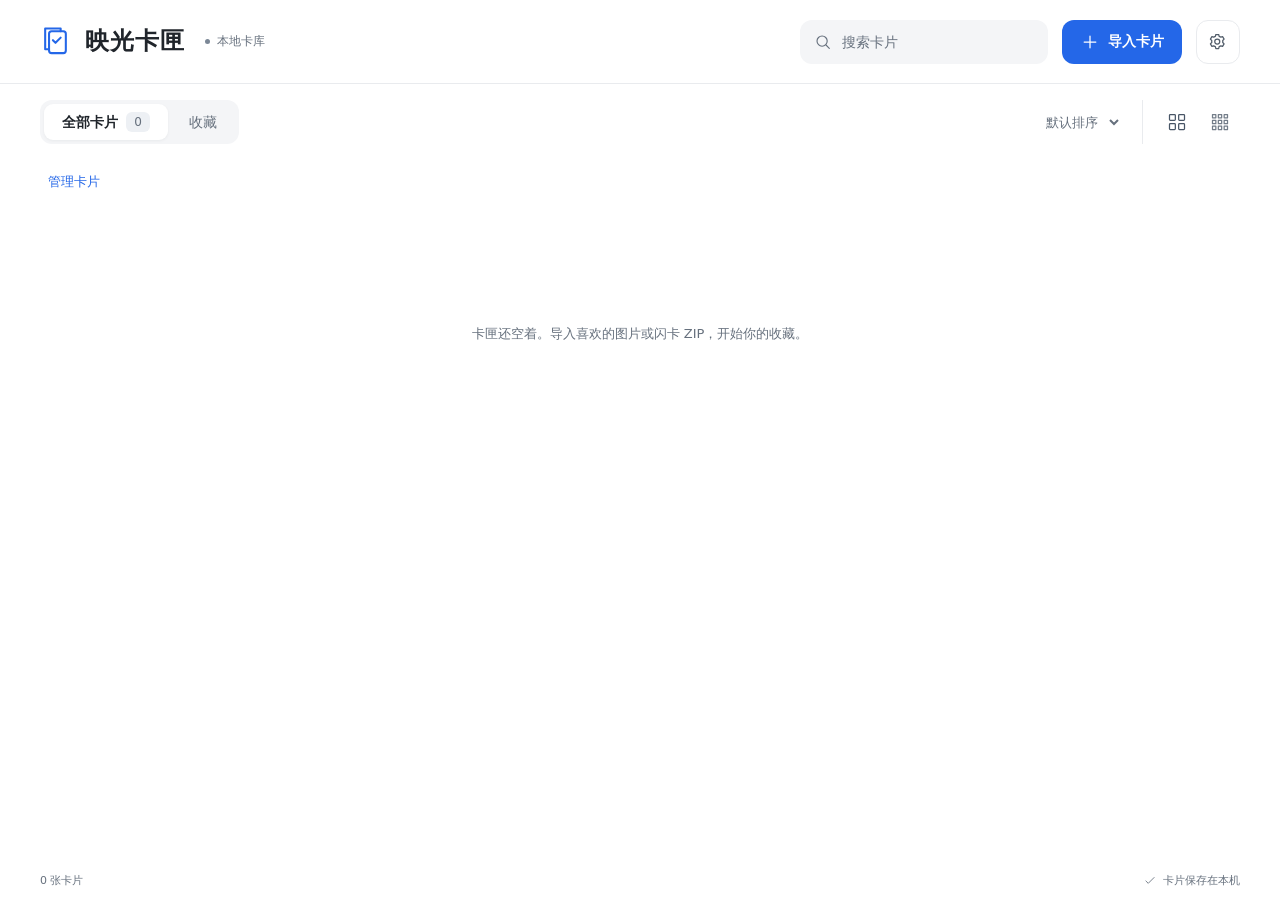
==== commit 4f1cca58: "feat: add multi-select card management" ====
--- a/web/index.html
+++ b/web/index.html
@@ -22,6 +22,7 @@
     <section class="library" aria-labelledby="library-heading">
       <h1 id="library-heading" class="sr-only">我的卡片</h1>
       <div class="album-toolbar"><div class="library-filters"><div class="segmented" role="group" aria-label="卡片筛选"><button id="filter-all" aria-pressed="true">全部卡片 <span id="total-count" class="count-pill">0</span></button><button id="filter-favorites" aria-pressed="false">收藏</button></div><label class="sort-label"><span class="sr-only">排序方式</span><select id="sort"><option value="default">默认排序</option><option value="name">按名称</option><option value="newest">最新导入</option></select></label></div><div class="density-controls" role="group" aria-label="卡片网格密度"><button id="density-regular" aria-label="标准网格" aria-pressed="true" title="标准网格"><span data-icon="grid" aria-hidden="true"></span></button><button id="density-compact" aria-label="紧凑网格" aria-pressed="false" title="紧凑网格"><span data-icon="dense" aria-hidden="true"></span></button></div></div>
+      <div class="management-bar"><button id="manage-cards" class="subtle-button">管理卡片</button><div id="selection-actions" class="selection-actions" hidden><span id="selection-count" aria-live="polite">已选 0 张</span><button id="select-all-cards" class="subtle-button">全选当前列表</button><button id="delete-selected" class="danger-button" disabled>删除</button><button id="cancel-selection" class="subtle-button">取消</button></div></div>
       <div id="card-list" class="card-list" aria-label="卡片列表" aria-busy="true"><p class="list-placeholder">正在打开卡匣…</p></div>
       <footer class="album-footer"><span id="shown-count">0 张卡片</span><span><span data-icon="check" aria-hidden="true"></span>卡片保存在本机</span></footer>
     </section>
@@ -49,7 +50,7 @@
         <div class="finish-heading">卡面材质</div><div class="finish-options" role="group" aria-label="选择卡面材质"><button data-finish="pearl" aria-pressed="true"><i class="finish-sample pearl" aria-hidden="true"></i>珠光</button><button data-finish="silver" aria-pressed="false"><i class="finish-sample silver" aria-hidden="true"></i>银箔</button><button data-finish="gold" aria-pressed="false"><i class="finish-sample gold" aria-hidden="true"></i>烫金</button><button data-finish="original" aria-pressed="false"><i class="finish-sample original" aria-hidden="true"></i>原画</button></div>
       </fieldset>
       <button id="reset" class="reset-button" disabled><span data-icon="reset" aria-hidden="true"></span>恢复这张卡的默认参数</button>
-      <div class="card-details"><span class="eyebrow">关于这张卡</span><p id="active-description">收藏、观赏与微调，都留在你的设备里。</p><p id="layer-note" class="layer-note">选择卡片后，拖动查看光影与层次。</p><button id="delete" class="delete-button" hidden><span data-icon="trash" aria-hidden="true"></span>删除导入的卡片</button></div>
+      <div class="card-details"><span class="eyebrow">关于这张卡</span><p id="active-description">收藏、观赏与微调，都留在你的设备里。</p><p id="layer-note" class="layer-note">选择卡片后，拖动查看光影与层次。</p><button id="delete" class="delete-button" hidden><span data-icon="trash" aria-hidden="true"></span>删除卡片</button></div>
       <div class="panel-footer"><span class="footer-mark">映光</span><span>YOUR OWN LITTLE GALLERY</span></div>
     </aside>
   </main>
@@ -63,7 +64,7 @@
     <div class="settings-backup"><button id="backup" class="subtle-button"><span data-icon="download" aria-hidden="true"></span>备份卡匣与参数</button><p>保存收藏、导入卡片和微调参数，方便迁移到其他设备。</p></div>
   </dialog>
   <dialog id="rename-dialog" aria-labelledby="rename-heading"><form id="rename-form"><span class="eyebrow">PERSONAL COLLECTION</span><h2 id="rename-heading">为这张卡命名</h2><label for="name-input">卡片名称</label><input id="name-input" type="text" maxlength="60" required autocomplete="off"><div class="dialog-actions"><button type="button" data-close="rename-dialog" class="subtle-button">取消</button><button type="submit" class="primary-button">保存名称</button></div></form></dialog>
-  <dialog id="delete-dialog" aria-labelledby="delete-heading"><span class="eyebrow">管理卡匣</span><h2 id="delete-heading">删除这张卡片？</h2><p id="delete-message">此卡片与它的调校参数会从卡匣移除。原始导入文件不受影响。</p><div class="dialog-actions"><button data-close="delete-dialog" class="subtle-button">保留</button><button id="confirm-delete" class="danger-button">删除卡片</button></div></dialog>
+  <dialog id="delete-dialog" aria-labelledby="delete-heading"><span class="eyebrow">管理卡匣</span><h2 id="delete-heading">删除选中的卡片？</h2><p id="delete-message">此卡片与它的调校参数会从卡匣移除。原始导入文件不受影响。</p><div class="dialog-actions"><button data-close="delete-dialog" class="subtle-button">保留</button><button id="confirm-delete" class="danger-button">删除卡片</button></div></dialog>
   <dialog id="downloads-dialog" class="downloads-dialog" aria-labelledby="downloads-heading" aria-describedby="downloads-description">
     <div class="downloads-header"><div><span class="eyebrow">收入本机卡匣</span><h2 id="downloads-heading">下载的卡片</h2></div><button id="downloads-close" class="icon-button" aria-label="关闭下载卡片窗口" title="关闭"><span data-icon="close" aria-hidden="true"></span></button></div>
     <p id="downloads-description" class="downloads-description">合集 ZIP 可直接导入，无需解压。</p>
--- a/web/styles.css
+++ b/web/styles.css
@@ -20,3 +20,5 @@
 .downloads-dialog{width:min(620px,calc(100vw - 32px));max-width:none;padding:24px;overflow:hidden;gap:16px}.downloads-dialog[open]{display:flex;flex-direction:column}.downloads-header{display:flex;justify-content:space-between;align-items:flex-start;gap:16px;flex:none}.downloads-header h2{font-size:24px;margin:0}.downloads-header .icon-button{margin:-8px -8px 0 0}.downloads-description{flex:none;margin-top:-8px}.downloads-content{display:flex;flex-direction:column;gap:16px;min-height:0;overflow:auto;overscroll-behavior:contain;scrollbar-width:thin}.downloads-status{padding:12px 16px;border:1px solid var(--border);border-radius:var(--radius);background:var(--surface);flex:none;overflow-wrap:anywhere}.downloads-status strong{font-size:14px;font-weight:600}.downloads-status p{margin-top:4px}.downloads-status[data-state="error"]{border-color:#e5c5bd;background:#fff8f5}.downloads-permission{flex:none}.downloads-permission p+p{margin-top:4px}.downloads-access{align-self:flex-start;flex:none}.downloads-result{padding:10px 12px;border-left:3px solid var(--accent);background:#f0f5ff;flex:none;overflow-wrap:anywhere}.downloads-results{display:flex;flex-direction:column;min-height:100px;flex:none}.downloads-list-toolbar{display:flex;justify-content:space-between;align-items:center;gap:12px;padding-bottom:8px;flex:none}.downloads-dialog label.downloads-select-all{display:flex;align-items:center;gap:8px;min-height:44px;font-size:13px;margin:0;color:var(--text)}.downloads-list-toolbar>span{color:var(--muted);font-size:12px;white-space:nowrap}.downloads-dialog input[type="checkbox"]{appearance:auto;flex:none;accent-color:var(--accent);width:18px;height:18px;margin:0;padding:0}.downloads-list{max-height:320px;overflow:auto;overscroll-behavior:contain;scrollbar-width:thin;min-height:0}.downloads-dialog .download-file{display:flex;align-items:center;gap:12px;min-height:72px;margin:0;padding:12px 4px;border-top:1px solid var(--border);cursor:pointer;color:var(--text)}.download-file.is-imported{cursor:default}.downloads-dialog label.download-choice{display:flex;align-items:center;gap:12px;flex:1;min-width:0;min-height:44px;cursor:pointer;margin:0}.download-preview{flex:none;color:var(--accent);padding:0 8px;border-radius:8px;font-size:12px}.commit-preview{flex:none;align-self:center;min-width:140px;margin-top:8px}.preview-screen.temporary-preview .kind-badge{display:inline-flex;margin-left:8px}.temporary-preview #rename,.temporary-preview #favorite{display:none}.temporary-preview .toast{bottom:auto;top:max(76px,calc(env(safe-area-inset-top) + 64px))}.download-file-details{display:flex;flex:1;min-width:0;flex-direction:column;gap:2px}.download-file-name{font-size:14px;overflow-wrap:anywhere;line-height:1.5}.download-file-meta{font-size:12px;color:var(--muted)}.download-imported{flex:none;color:var(--muted);font-size:11px;padding:2px 6px;border-radius:6px;background:var(--surface)}.downloads-limit{flex:none;color:var(--accent);background:#f0f5ff;border-radius:8px;padding:8px 12px}.downloads-truncated{flex:none}.downloads-footer{display:flex;align-items:center;justify-content:space-between;gap:12px;border-top:1px solid var(--border);padding-top:16px;flex:none}.downloads-secondary{display:flex;gap:4px}.downloads-secondary .subtle-button{padding:8px;color:var(--accent)}.downloads-dialog button:disabled{opacity:.5}.downloads-dialog :focus-visible{outline-offset:2px}
 @media(max-width:650px){.downloads-dialog{padding:20px;gap:12px}.downloads-header h2{font-size:22px}.downloads-status{padding:12px}.downloads-footer{align-items:stretch;flex-direction:column;gap:8px;padding-top:12px}.downloads-secondary{justify-content:space-between}.downloads-list-toolbar{gap:8px}.downloads-list-toolbar>span{font-size:11px}.downloads-dialog .download-file{gap:10px}.downloads-dialog .downloads-access{width:100%}.downloads-dialog{max-height:calc(100dvh - 24px);width:calc(100vw - 24px)}}
 @media(prefers-reduced-motion:reduce){*,*::before,*::after{animation-duration:.001ms!important;transition-duration:.001ms!important;scroll-behavior:auto!important}}
+
+.management-bar{display:flex;align-items:center;min-height:44px;padding:0 0 8px}.management-bar .subtle-button{color:var(--accent);padding:8px}.selection-actions{display:flex;align-items:center;flex-wrap:wrap;gap:8px;font-size:13px}.selection-actions[hidden]{display:none}.selection-actions .danger-button{min-height:36px;padding:6px 16px}.selection-actions button:disabled{opacity:.45}.card-item .selection-badge{display:none}.card-item.selecting .selection-badge{display:grid;place-items:center;position:absolute;top:12px;right:12px;width:26px;height:26px;border:2px solid white;border-radius:50%;background:#54627499;color:transparent;pointer-events:none;box-shadow:0 1px 4px #0004}.card-item.selecting.selected .selection-badge{background:var(--accent);color:white}.card-item.selecting.selected .thumbnail{outline:3px solid var(--accent);outline-offset:-3px}.card-item.selecting .card-star{display:none}.card-select{-webkit-touch-callout:none}
